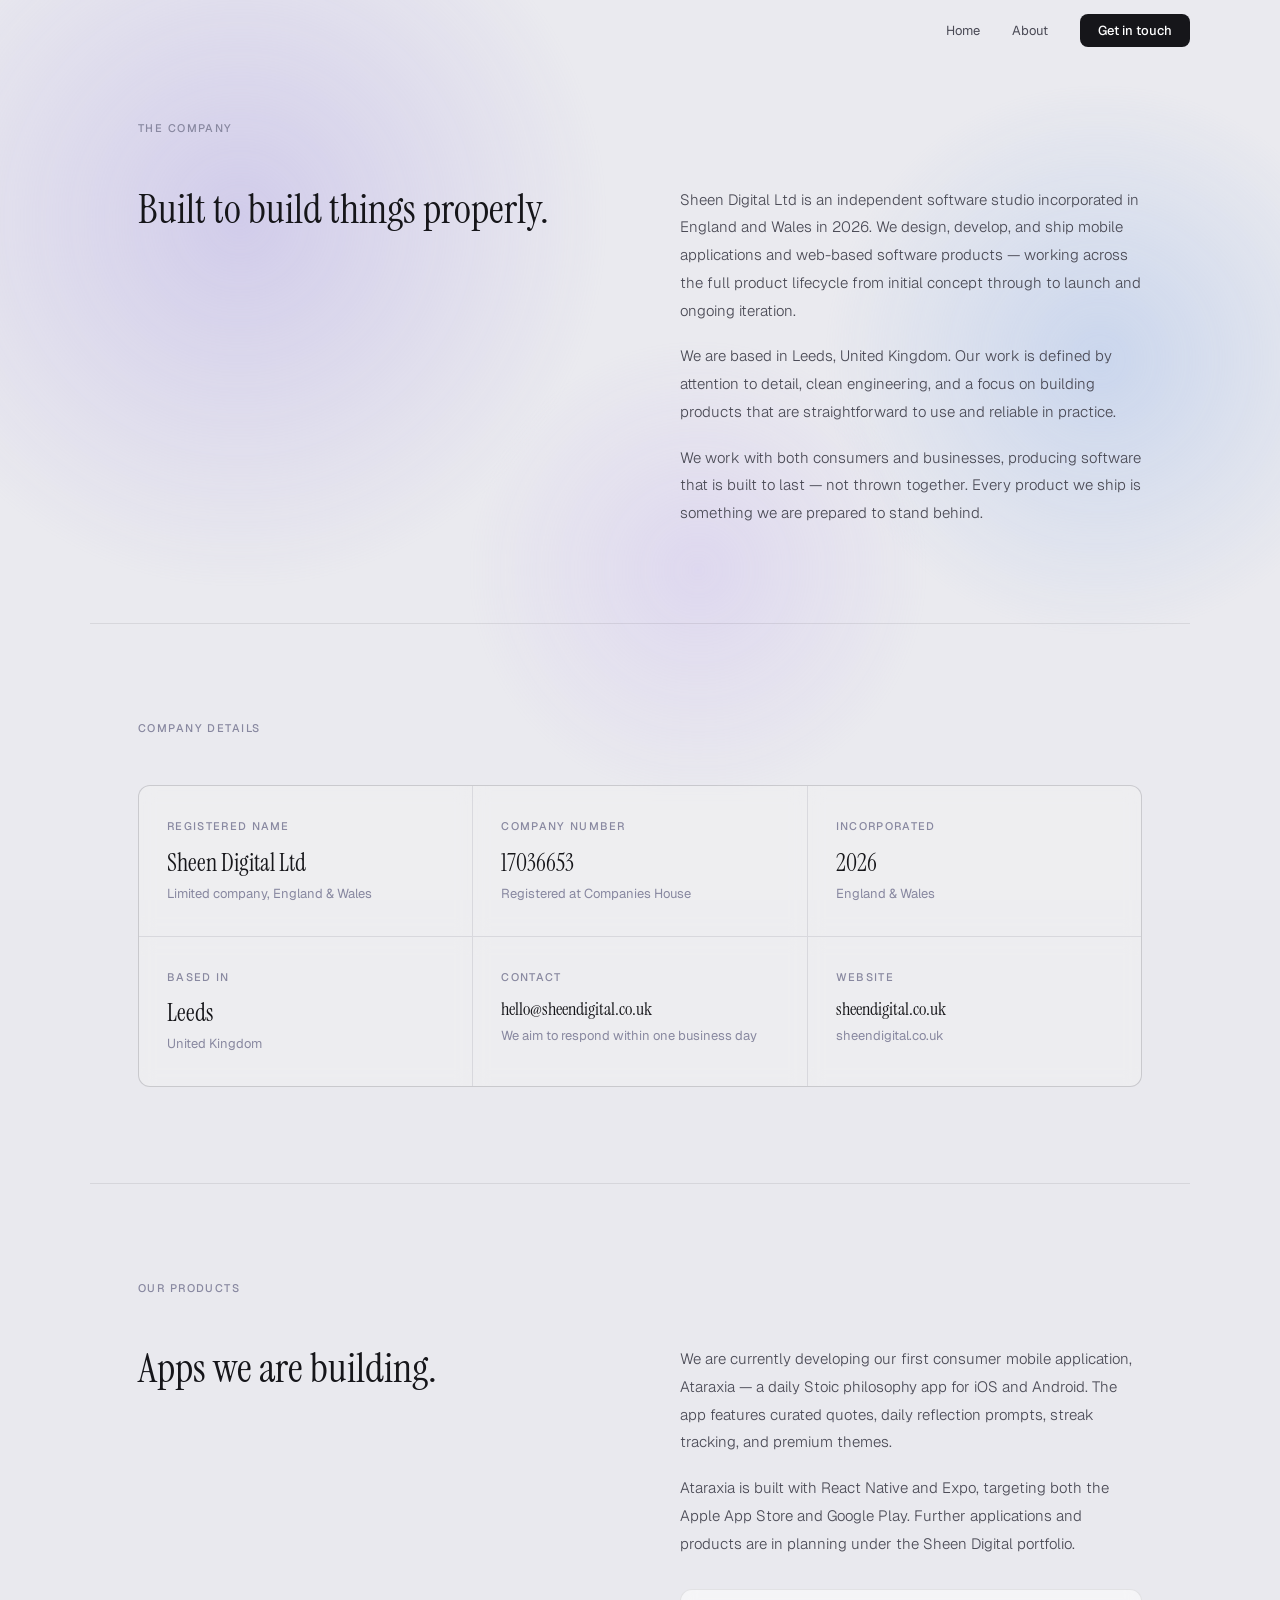
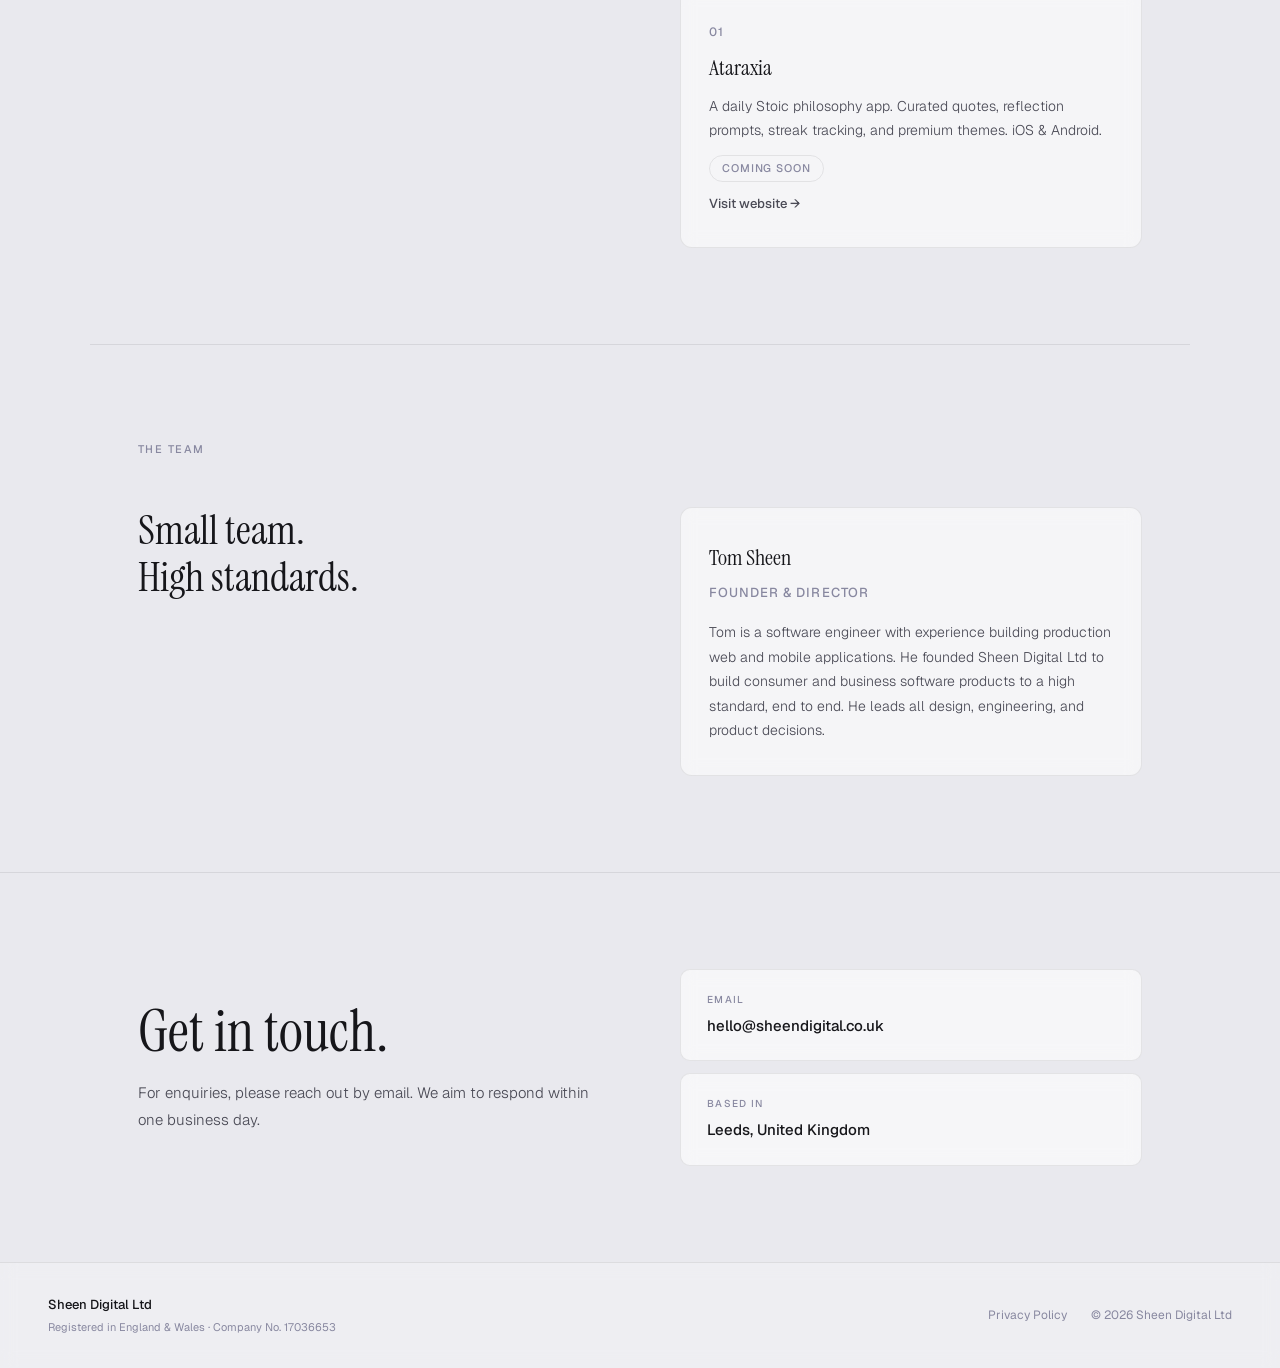
==== about.html @ 556aa36a "Add about page and update navigation across all pages - Add about.html with company details, product" ====
<!doctype html>
<html lang="en">
  <head>
    <meta charset="UTF-8" />
    <meta name="viewport" content="width=device-width, initial-scale=1.0" />
    <title>About — Sheen Digital Ltd</title>
    <meta name="description" content="Sheen Digital Ltd is an independent software studio based in Leeds, UK, building mobile apps and SaaS products." />
    <link rel="preconnect" href="https://fonts.googleapis.com" />
    <link rel="preconnect" href="https://fonts.gstatic.com" crossorigin />
    <link
      href="https://fonts.googleapis.com/css2?family=Instrument+Serif:ital@0;1&family=Geist:wght@300;400;500;600&display=swap"
      rel="stylesheet"
    />
    <style>
      *,
      *::before,
      *::after {
        box-sizing: border-box;
        margin: 0;
        padding: 0;
      }

      :root {
        --ink: #16161a;
        --ink-mid: #4a4a55;
        --ink-muted: #8888a0;
        --line: rgba(0, 0, 0, 0.08);
        --bg: #e9e9ee;
      }

      html {
        scroll-behavior: smooth;
      }

      body {
        font-family: "Geist", sans-serif;
        background: var(--bg);
        color: var(--ink);
        font-size: 16px;
        line-height: 1.6;
        -webkit-font-smoothing: antialiased;
        overflow-x: hidden;
      }

      /* ── GRADIENT BACKGROUND ── */
      .bg-canvas {
        position: fixed;
        inset: 0;
        z-index: 0;
        pointer-events: none;
        background: #eaeaef;
      }

      .bg-blob-1 {
        position: absolute;
        width: 800px;
        height: 800px;
        border-radius: 50%;
        background: radial-gradient(
          ellipse,
          rgba(185, 175, 230, 0.5) 0%,
          transparent 65%
        );
        top: -180px;
        left: -160px;
        filter: blur(1px);
      }

      .bg-blob-2 {
        position: absolute;
        width: 600px;
        height: 600px;
        border-radius: 50%;
        background: radial-gradient(
          ellipse,
          rgba(155, 185, 235, 0.4) 0%,
          transparent 65%
        );
        top: 60px;
        right: -120px;
        filter: blur(1px);
      }

      .bg-blob-3 {
        position: absolute;
        width: 500px;
        height: 500px;
        border-radius: 50%;
        background: radial-gradient(
          ellipse,
          rgba(195, 175, 240, 0.3) 0%,
          transparent 65%
        );
        bottom: 80px;
        left: 35%;
        filter: blur(1px);
      }

      /* ── PAGE WRAPPER ── */
      .page {
        position: relative;
        z-index: 1;
      }

      /* ── NAV ── */
      nav {
        position: fixed;
        top: 0;
        left: 0;
        right: 0;
        z-index: 100;
        display: flex;
        align-items: center;
        justify-content: center;
        height: 60px;
        padding: 0 48px;
      }

      .nav-inner {
        width: 100%;
        max-width: 1100px;
        display: flex;
        align-items: center;
        justify-content: flex-end;
      }

      .nav-links {
        display: flex;
        align-items: center;
        gap: 32px;
        list-style: none;
      }

      .nav-links a {
        font-size: 13px;
        font-weight: 400;
        color: var(--ink-mid);
        text-decoration: none;
        transition: color 0.2s;
      }

      .nav-links a:hover {
        color: var(--ink);
      }

      .nav-cta {
        font-size: 13px !important;
        font-weight: 500 !important;
        color: white !important;
        background: var(--ink);
        padding: 8px 18px;
        border-radius: 8px;
        transition: background 0.2s !important;
      }

      .nav-cta:hover {
        background: #2d2d36 !important;
      }

      /* ── SHARED ── */
      .section-wrap {
        max-width: 1100px;
        margin: 0 auto;
        padding: 96px 48px;
      }

      .section-tag {
        font-size: 11px;
        font-weight: 500;
        letter-spacing: 0.13em;
        text-transform: uppercase;
        color: var(--ink-muted);
        margin-bottom: 48px;
      }

      .divider {
        border: none;
        border-top: 1px solid var(--line);
        max-width: 1100px;
        margin: 0 auto;
      }

      /* ── TWO-COL LAYOUT ── */
      .two-col {
        display: grid;
        grid-template-columns: 1fr 1fr;
        gap: 80px;
        align-items: start;
      }

      .two-col h2 {
        font-family: "Instrument Serif", serif;
        font-weight: 400;
        font-size: clamp(28px, 3.2vw, 42px);
        line-height: 1.15;
        color: var(--ink);
      }

      .two-col .body-text p {
        font-size: 15px;
        font-weight: 300;
        color: var(--ink-mid);
        line-height: 1.85;
        margin-bottom: 18px;
      }

      .two-col .body-text p:last-child {
        margin-bottom: 0;
      }

      /* ── FACT CARDS ── */
      .facts-grid {
        display: grid;
        grid-template-columns: repeat(3, 1fr);
        gap: 1px;
        background: rgba(0, 0, 0, 0.07);
        border: 1px solid rgba(0, 0, 0, 0.07);
        border-radius: 12px;
        overflow: hidden;
      }

      .fact-card {
        background: rgba(255, 255, 255, 0.55);
        padding: 32px 28px;
        backdrop-filter: blur(8px);
        transition: background 0.25s;
      }

      .fact-card:hover {
        background: rgba(255, 255, 255, 0.82);
      }

      .fact-card .label {
        font-size: 11px;
        font-weight: 500;
        letter-spacing: 0.12em;
        text-transform: uppercase;
        color: var(--ink-muted);
        margin-bottom: 12px;
      }

      .fact-card .value {
        font-family: "Instrument Serif", serif;
        font-size: 1.5rem;
        font-weight: 400;
        line-height: 1.25;
        color: var(--ink);
      }

      .fact-card .subvalue {
        font-size: 13px;
        color: var(--ink-muted);
        margin-top: 6px;
        line-height: 1.5;
      }

      /* ── PRODUCT CARD ── */
      .product-card {
        background: rgba(255, 255, 255, 0.55);
        border: 1px solid var(--line);
        border-radius: 12px;
        padding: 32px 28px;
        display: flex;
        flex-direction: column;
        gap: 12px;
        backdrop-filter: blur(8px);
      }

      .product-card .number {
        font-size: 12px;
        font-weight: 500;
        color: var(--ink-muted);
        letter-spacing: 0.05em;
      }

      .product-card h3 {
        font-family: "Instrument Serif", serif;
        font-weight: 400;
        font-size: 22px;
        color: var(--ink);
        line-height: 1.2;
      }

      .product-card p {
        font-size: 14px;
        font-weight: 300;
        color: var(--ink-mid);
        line-height: 1.75;
        flex: 1;
      }

      .card-link {
        font-size: 13px;
        font-weight: 500;
        color: var(--ink-mid);
        text-decoration: none;
        transition: color 0.2s;
      }

      .card-link:hover {
        color: var(--ink);
      }

      .product-card .badge {
        display: inline-block;
        font-size: 11px;
        font-weight: 500;
        letter-spacing: 0.08em;
        text-transform: uppercase;
        color: var(--ink-muted);
        border: 1px solid var(--line);
        border-radius: 100px;
        padding: 4px 12px;
        align-self: flex-start;
      }

      /* ── TEAM ── */
      .team-block {
        display: grid;
        grid-template-columns: 1fr 1fr;
        gap: 80px;
        align-items: start;
      }

      .team-block h2 {
        font-family: "Instrument Serif", serif;
        font-weight: 400;
        font-size: clamp(28px, 3.2vw, 42px);
        line-height: 1.15;
        color: var(--ink);
      }

      .person-card {
        background: rgba(255, 255, 255, 0.55);
        border: 1px solid var(--line);
        border-radius: 12px;
        padding: 32px 28px;
        backdrop-filter: blur(8px);
      }

      .person-card .name {
        font-family: "Instrument Serif", serif;
        font-size: 1.35rem;
        font-weight: 400;
        color: var(--ink);
        margin-bottom: 4px;
      }

      .person-card .role {
        font-size: 13px;
        font-weight: 500;
        letter-spacing: 0.08em;
        text-transform: uppercase;
        color: var(--ink-muted);
        margin-bottom: 16px;
      }

      .person-card p {
        font-size: 14px;
        font-weight: 300;
        color: var(--ink-mid);
        line-height: 1.75;
      }

      /* ── CONTACT ── */
      .contact-band {
        border-top: 1px solid var(--line);
      }

      .contact-inner {
        max-width: 1100px;
        margin: 0 auto;
        padding: 96px 48px;
        display: grid;
        grid-template-columns: 1fr 1fr;
        gap: 80px;
        align-items: center;
      }

      .contact-left h2 {
        font-family: "Instrument Serif", serif;
        font-weight: 400;
        font-size: clamp(36px, 4.5vw, 58px);
        line-height: 1.05;
        color: var(--ink);
        margin-bottom: 18px;
      }

      .contact-left p {
        font-size: 15px;
        font-weight: 300;
        color: var(--ink-mid);
        line-height: 1.75;
      }

      .contact-cards {
        display: flex;
        flex-direction: column;
        gap: 12px;
      }

      .contact-card {
        background: rgba(255, 255, 255, 0.6);
        border: 1px solid var(--line);
        border-radius: 10px;
        padding: 22px 26px;
        backdrop-filter: blur(8px);
      }

      .contact-card-label {
        font-size: 10px;
        font-weight: 500;
        letter-spacing: 0.13em;
        text-transform: uppercase;
        color: var(--ink-muted);
        margin-bottom: 5px;
      }

      .contact-card-value {
        font-size: 15px;
        font-weight: 500;
        color: var(--ink);
        text-decoration: none;
        transition: color 0.2s;
      }

      .contact-card-value:hover {
        color: var(--ink-mid);
      }

      /* ── FOOTER ── */
      footer {
        border-top: 1px solid var(--line);
        padding: 32px 48px;
        display: flex;
        align-items: center;
        justify-content: space-between;
        gap: 20px;
        flex-wrap: wrap;
        background: rgba(255, 255, 255, 0.25);
        backdrop-filter: blur(8px);
      }

      .footer-left {
        display: flex;
        flex-direction: column;
        gap: 3px;
      }

      .footer-name {
        font-size: 13px;
        font-weight: 500;
        color: var(--ink);
      }

      .footer-reg {
        font-size: 11px;
        color: var(--ink-muted);
      }

      .footer-right {
        display: flex;
        align-items: center;
        gap: 24px;
      }

      .footer-right a {
        font-size: 12px;
        color: var(--ink-muted);
        text-decoration: none;
        transition: color 0.2s;
      }

      .footer-right a:hover {
        color: var(--ink);
      }

      .footer-copy {
        font-size: 12px;
        color: var(--ink-muted);
      }

      /* ── RESPONSIVE ── */
      @media (max-width: 800px) {
        nav {
          padding: 0 20px;
        }
        .section-wrap {
          padding: 68px 24px;
        }

        .two-col,
        .team-block {
          grid-template-columns: 1fr;
          gap: 28px;
        }

        .facts-grid {
          grid-template-columns: 1fr;
        }

        .contact-inner {
          grid-template-columns: 1fr;
          gap: 36px;
          padding: 68px 24px;
        }

        footer {
          padding: 28px 24px;
          flex-direction: column;
          align-items: flex-start;
        }
      }
    </style>
  </head>
  <body>
    <!-- GRADIENT BACKGROUND -->
    <div class="bg-canvas">
      <div class="bg-blob-1"></div>
      <div class="bg-blob-2"></div>
      <div class="bg-blob-3"></div>
    </div>

    <div class="page">
      <!-- NAV -->
      <nav>
        <div class="nav-inner">
          <ul class="nav-links">
            <li><a href="index.html">Home</a></li>
            <li><a href="about.html">About</a></li>
            <li><a href="index.html#contact" class="nav-cta">Get in touch</a></li>
          </ul>
        </div>
      </nav>

      <!-- ABOUT THE COMPANY -->
      <div class="section-wrap" style="padding-top: 120px;">
        <p class="section-tag">The company</p>
        <div class="two-col">
          <h2>Built to build things properly.</h2>
          <div class="body-text">
            <p>
              Sheen Digital Ltd is an independent software studio incorporated
              in England and Wales in 2026. We design, develop, and ship mobile
              applications and web-based software products — working across the
              full product lifecycle from initial concept through to launch and
              ongoing iteration.
            </p>
            <p>
              We are based in Leeds, United Kingdom. Our work is defined by
              attention to detail, clean engineering, and a focus on building
              products that are straightforward to use and reliable in practice.
            </p>
            <p>
              We work with both consumers and businesses, producing software
              that is built to last — not thrown together. Every product we ship
              is something we are prepared to stand behind.
            </p>
          </div>
        </div>
      </div>

      <hr class="divider" />

      <!-- COMPANY FACTS -->
      <div class="section-wrap">
        <p class="section-tag">Company details</p>
        <div class="facts-grid">
          <div class="fact-card">
            <p class="label">Registered name</p>
            <p class="value">Sheen Digital Ltd</p>
            <p class="subvalue">Limited company, England &amp; Wales</p>
          </div>
          <div class="fact-card">
            <p class="label">Company number</p>
            <p class="value">17036653</p>
            <p class="subvalue">Registered at Companies House</p>
          </div>
          <div class="fact-card">
            <p class="label">Incorporated</p>
            <p class="value">2026</p>
            <p class="subvalue">England &amp; Wales</p>
          </div>
          <div class="fact-card">
            <p class="label">Based in</p>
            <p class="value">Leeds</p>
            <p class="subvalue">United Kingdom</p>
          </div>
          <div class="fact-card">
            <p class="label">Contact</p>
            <p class="value" style="font-size: 1.1rem;">
              <a href="mailto:hello@sheendigital.co.uk" style="color: inherit; text-decoration: none;">hello@sheendigital.co.uk</a>
            </p>
            <p class="subvalue">We aim to respond within one business day</p>
          </div>
          <div class="fact-card">
            <p class="label">Website</p>
            <p class="value" style="font-size: 1.1rem;">sheendigital.co.uk</p>
            <p class="subvalue">sheendigital.co.uk</p>
          </div>
        </div>
      </div>

      <hr class="divider" />

      <!-- OUR PRODUCTS -->
      <div class="section-wrap">
        <p class="section-tag">Our products</p>
        <div class="two-col">
          <h2>Apps we are building.</h2>
          <div>
            <div class="body-text">
              <p>
                We are currently developing our first consumer mobile
                application, Ataraxia — a daily Stoic philosophy app for iOS
                and Android. The app features curated quotes, daily reflection
                prompts, streak tracking, and premium themes.
              </p>
              <p>
                Ataraxia is built with React Native and Expo, targeting both
                the Apple App Store and Google Play. Further applications and
                products are in planning under the Sheen Digital portfolio.
              </p>
            </div>
            <div class="product-card" style="margin-top: 32px;">
              <p class="number">01</p>
              <h3>Ataraxia</h3>
              <p>
                A daily Stoic philosophy app. Curated quotes, reflection
                prompts, streak tracking, and premium themes. iOS &amp;
                Android.
              </p>
              <span class="badge">Coming soon</span>
              <a href="https://www.dailyataraxia.com" class="card-link">Visit website →</a>
            </div>
          </div>
        </div>
      </div>

      <hr class="divider" />

      <!-- TEAM -->
      <div class="section-wrap">
        <p class="section-tag">The team</p>
        <div class="team-block">
          <h2>Small team.<br />High standards.</h2>
          <div>
            <div class="person-card">
              <p class="name">Tom Sheen</p>
              <p class="role">Founder &amp; Director</p>
              <p>
                Tom is a software engineer with experience building production
                web and mobile applications. He founded Sheen Digital Ltd to
                build consumer and business software products to a high
                standard, end to end. He leads all design, engineering, and
                product decisions.
              </p>
            </div>
          </div>
        </div>
      </div>

      <!-- CONTACT -->
      <div class="contact-band" id="contact">
        <div class="contact-inner">
          <div class="contact-left">
            <h2>Get in touch.</h2>
            <p>
              For enquiries, please reach out by email. We aim to respond within
              one business day.
            </p>
          </div>
          <div class="contact-cards">
            <div class="contact-card">
              <p class="contact-card-label">Email</p>
              <a
                href="mailto:hello@sheendigital.co.uk"
                class="contact-card-value"
                >hello@sheendigital.co.uk</a
              >
            </div>
            <div class="contact-card">
              <p class="contact-card-label">Based in</p>
              <span class="contact-card-value">Leeds, United Kingdom</span>
            </div>
          </div>
        </div>
      </div>

      <!-- FOOTER -->
      <footer>
        <div class="footer-left">
          <span class="footer-name">Sheen Digital Ltd</span>
          <span class="footer-reg"
            >Registered in England &amp; Wales &middot; Company No.
            17036653</span
          >
        </div>
        <div class="footer-right">
          <a href="privacy-policy.html">Privacy Policy</a>
          <span class="footer-copy">&copy; 2026 Sheen Digital Ltd</span>
        </div>
      </footer>
    </div>
  </body>
</html>
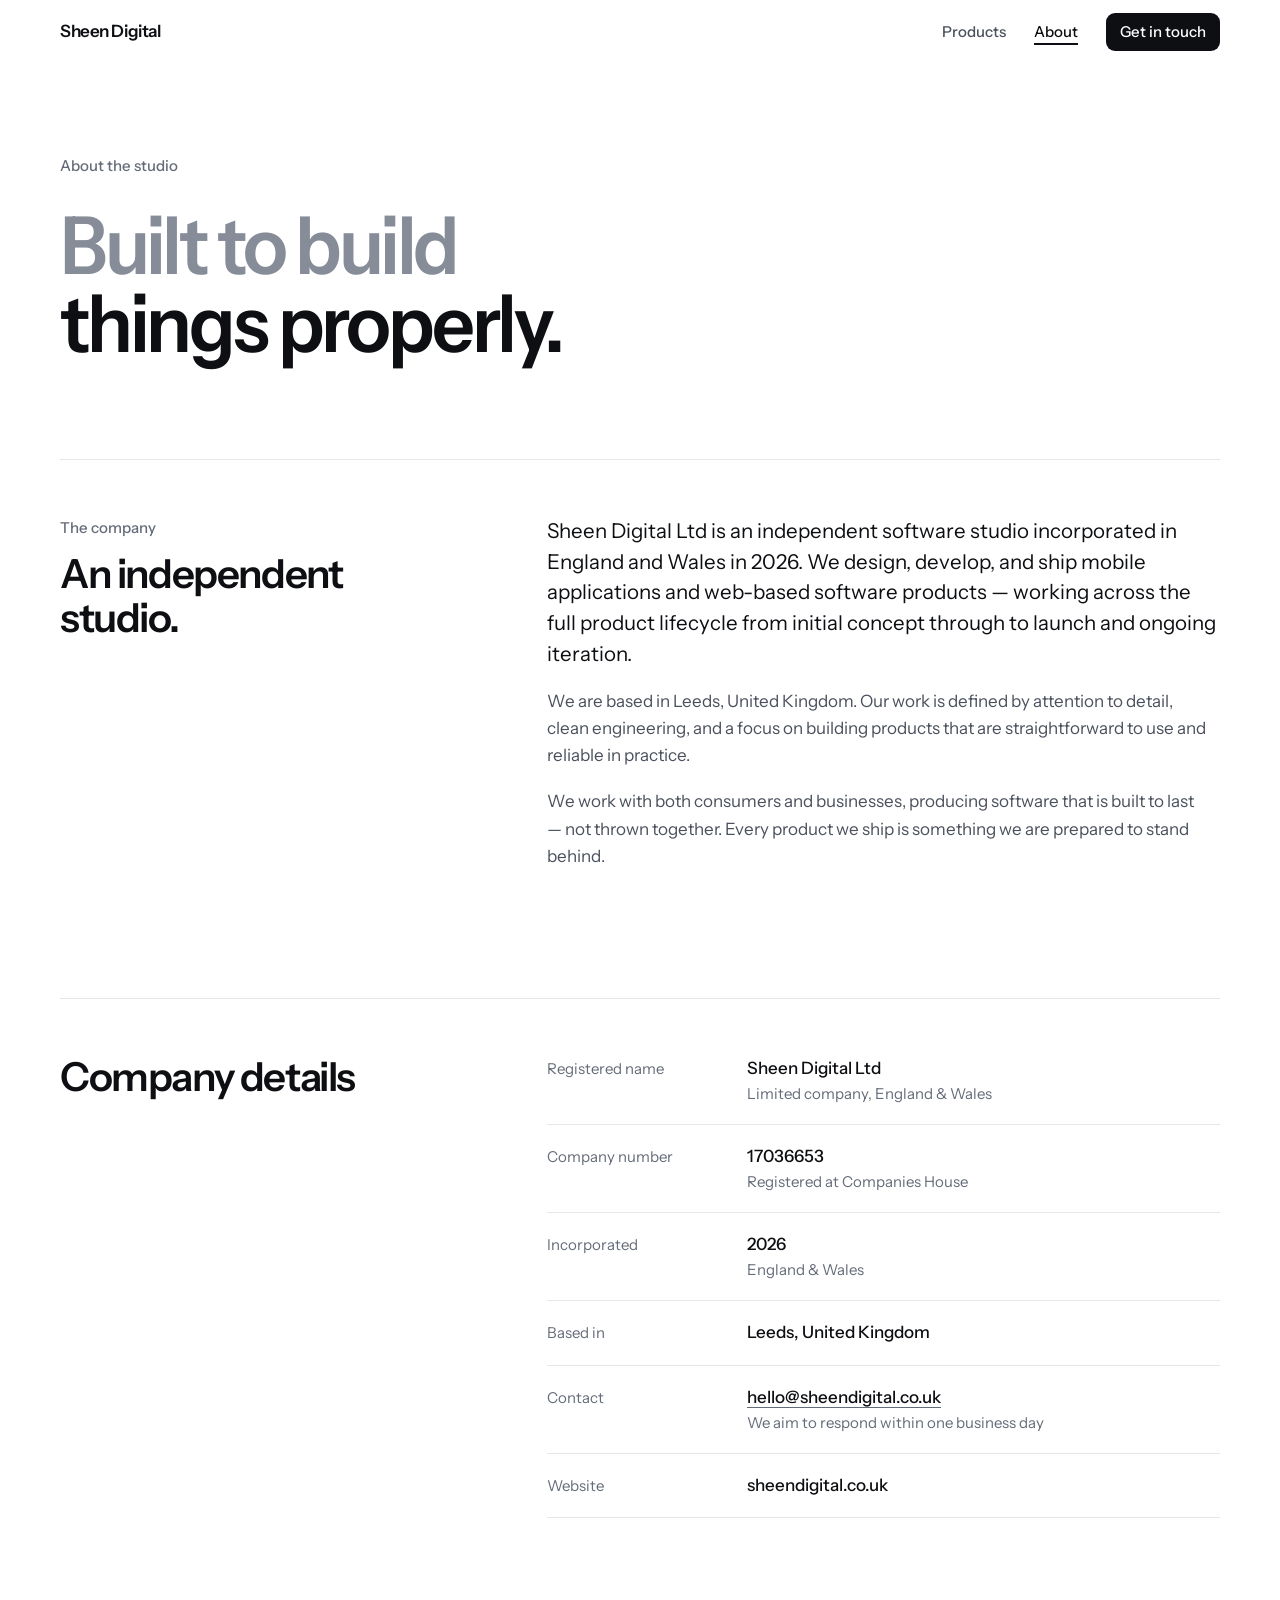
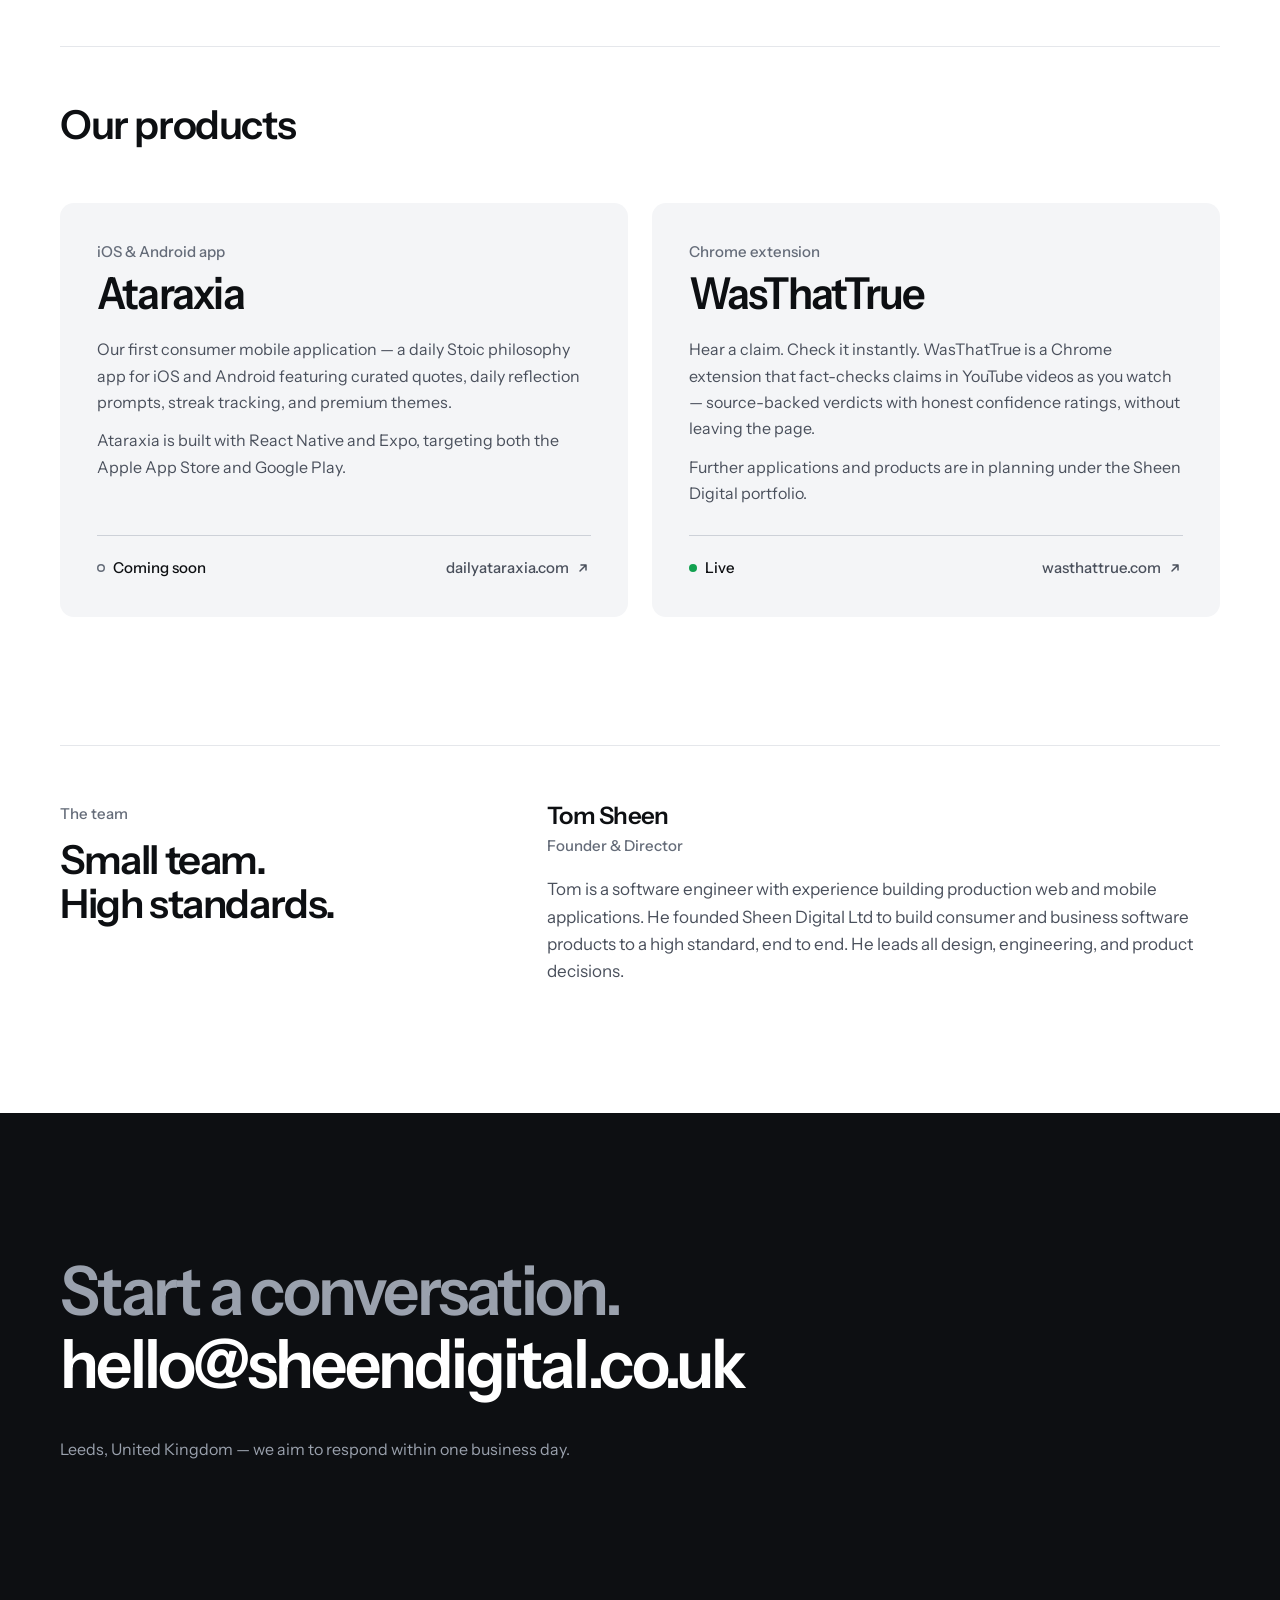
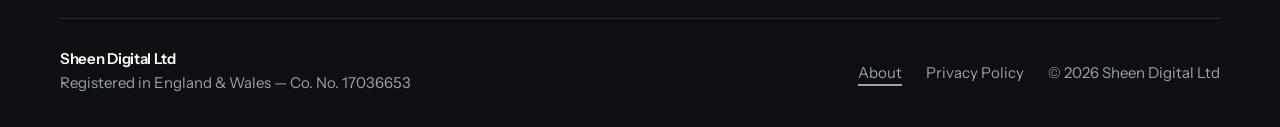
==== commit c00a94d8: "Redesign site with a monochrome typographic system Replace the dark brass/serif treatment with a lig" ====
--- a/about.html
+++ b/about.html
@@ -3,652 +3,215 @@
   <head>
     <meta charset="UTF-8" />
     <meta name="viewport" content="width=device-width, initial-scale=1.0" />
-    <title>About — Sheen Digital Ltd</title>
-    <meta name="description" content="Sheen Digital Ltd is an independent software studio based in Leeds, UK, building mobile apps and SaaS products." />
+    <title>About — Sheen Digital</title>
+    <meta
+      name="description"
+      content="Sheen Digital Ltd is an independent software studio based in Leeds, UK, building mobile apps and SaaS products."
+    />
+    <meta name="color-scheme" content="light dark" />
+    <meta name="theme-color" content="#ffffff" media="(prefers-color-scheme: light)" />
+    <meta name="theme-color" content="#0b0c0e" media="(prefers-color-scheme: dark)" />
+    <link
+      rel="icon"
+      href="data:image/svg+xml,%3Csvg xmlns='http://www.w3.org/2000/svg' viewBox='0 0 64 64'%3E%3Crect width='64' height='64' rx='14' fill='%230d0f12'/%3E%3Ctext x='32' y='46' font-family='Helvetica,Arial,sans-serif' font-weight='700' font-size='40' fill='%23fff' text-anchor='middle'%3ES%3C/text%3E%3C/svg%3E"
+    />
     <link rel="preconnect" href="https://fonts.googleapis.com" />
     <link rel="preconnect" href="https://fonts.gstatic.com" crossorigin />
     <link
-      href="https://fonts.googleapis.com/css2?family=Instrument+Serif:ital@0;1&family=Geist:wght@300;400;500;600&display=swap"
+      href="https://fonts.googleapis.com/css2?family=Instrument+Sans:wdth,wght@75..100,400..700&display=swap"
       rel="stylesheet"
     />
-    <style>
-      *,
-      *::before,
-      *::after {
-        box-sizing: border-box;
-        margin: 0;
-        padding: 0;
-      }
-
-      :root {
-        --ink: #16161a;
-        --ink-mid: #4a4a55;
-        --ink-muted: #8888a0;
-        --line: rgba(0, 0, 0, 0.08);
-        --bg: #e9e9ee;
-      }
-
-      html {
-        scroll-behavior: smooth;
-      }
-
-      body {
-        font-family: "Geist", sans-serif;
-        background: var(--bg);
-        color: var(--ink);
-        font-size: 16px;
-        line-height: 1.6;
-        -webkit-font-smoothing: antialiased;
-        overflow-x: hidden;
-      }
-
-      /* ── GRADIENT BACKGROUND ── */
-      .bg-canvas {
-        position: fixed;
-        inset: 0;
-        z-index: 0;
-        pointer-events: none;
-        background: #eaeaef;
-      }
-
-      .bg-blob-1 {
-        position: absolute;
-        width: 800px;
-        height: 800px;
-        border-radius: 50%;
-        background: radial-gradient(
-          ellipse,
-          rgba(185, 175, 230, 0.5) 0%,
-          transparent 65%
-        );
-        top: -180px;
-        left: -160px;
-        filter: blur(1px);
-      }
-
-      .bg-blob-2 {
-        position: absolute;
-        width: 600px;
-        height: 600px;
-        border-radius: 50%;
-        background: radial-gradient(
-          ellipse,
-          rgba(155, 185, 235, 0.4) 0%,
-          transparent 65%
-        );
-        top: 60px;
-        right: -120px;
-        filter: blur(1px);
-      }
-
-      .bg-blob-3 {
-        position: absolute;
-        width: 500px;
-        height: 500px;
-        border-radius: 50%;
-        background: radial-gradient(
-          ellipse,
-          rgba(195, 175, 240, 0.3) 0%,
-          transparent 65%
-        );
-        bottom: 80px;
-        left: 35%;
-        filter: blur(1px);
-      }
-
-      /* ── PAGE WRAPPER ── */
-      .page {
-        position: relative;
-        z-index: 1;
-      }
-
-      /* ── NAV ── */
-      nav {
-        position: fixed;
-        top: 0;
-        left: 0;
-        right: 0;
-        z-index: 100;
-        display: flex;
-        align-items: center;
-        justify-content: center;
-        height: 60px;
-        padding: 0 48px;
-      }
-
-      .nav-inner {
-        width: 100%;
-        max-width: 1100px;
-        display: flex;
-        align-items: center;
-        justify-content: flex-end;
-      }
-
-      .nav-links {
-        display: flex;
-        align-items: center;
-        gap: 32px;
-        list-style: none;
-      }
-
-      .nav-links a {
-        font-size: 13px;
-        font-weight: 400;
-        color: var(--ink-mid);
-        text-decoration: none;
-        transition: color 0.2s;
-      }
-
-      .nav-links a:hover {
-        color: var(--ink);
-      }
-
-      .nav-cta {
-        font-size: 13px !important;
-        font-weight: 500 !important;
-        color: white !important;
-        background: var(--ink);
-        padding: 8px 18px;
-        border-radius: 8px;
-        transition: background 0.2s !important;
-      }
-
-      .nav-cta:hover {
-        background: #2d2d36 !important;
-      }
-
-      /* ── SHARED ── */
-      .section-wrap {
-        max-width: 1100px;
-        margin: 0 auto;
-        padding: 96px 48px;
-      }
-
-      .section-tag {
-        font-size: 11px;
-        font-weight: 500;
-        letter-spacing: 0.13em;
-        text-transform: uppercase;
-        color: var(--ink-muted);
-        margin-bottom: 48px;
-      }
-
-      .divider {
-        border: none;
-        border-top: 1px solid var(--line);
-        max-width: 1100px;
-        margin: 0 auto;
-      }
-
-      /* ── TWO-COL LAYOUT ── */
-      .two-col {
-        display: grid;
-        grid-template-columns: 1fr 1fr;
-        gap: 80px;
-        align-items: start;
-      }
-
-      .two-col h2 {
-        font-family: "Instrument Serif", serif;
-        font-weight: 400;
-        font-size: clamp(28px, 3.2vw, 42px);
-        line-height: 1.15;
-        color: var(--ink);
-      }
-
-      .two-col .body-text p {
-        font-size: 15px;
-        font-weight: 300;
-        color: var(--ink-mid);
-        line-height: 1.85;
-        margin-bottom: 18px;
-      }
-
-      .two-col .body-text p:last-child {
-        margin-bottom: 0;
-      }
-
-      /* ── FACT CARDS ── */
-      .facts-grid {
-        display: grid;
-        grid-template-columns: repeat(3, 1fr);
-        gap: 1px;
-        background: rgba(0, 0, 0, 0.07);
-        border: 1px solid rgba(0, 0, 0, 0.07);
-        border-radius: 12px;
-        overflow: hidden;
-      }
-
-      .fact-card {
-        background: rgba(255, 255, 255, 0.55);
-        padding: 32px 28px;
-        backdrop-filter: blur(8px);
-        transition: background 0.25s;
-      }
-
-      .fact-card:hover {
-        background: rgba(255, 255, 255, 0.82);
-      }
-
-      .fact-card .label {
-        font-size: 11px;
-        font-weight: 500;
-        letter-spacing: 0.12em;
-        text-transform: uppercase;
-        color: var(--ink-muted);
-        margin-bottom: 12px;
-      }
-
-      .fact-card .value {
-        font-family: "Instrument Serif", serif;
-        font-size: 1.5rem;
-        font-weight: 400;
-        line-height: 1.25;
-        color: var(--ink);
-      }
-
-      .fact-card .subvalue {
-        font-size: 13px;
-        color: var(--ink-muted);
-        margin-top: 6px;
-        line-height: 1.5;
-      }
-
-      /* ── PRODUCT CARD ── */
-      .product-card {
-        background: rgba(255, 255, 255, 0.55);
-        border: 1px solid var(--line);
-        border-radius: 12px;
-        padding: 32px 28px;
-        display: flex;
-        flex-direction: column;
-        gap: 12px;
-        backdrop-filter: blur(8px);
-      }
-
-      .product-card .number {
-        font-size: 12px;
-        font-weight: 500;
-        color: var(--ink-muted);
-        letter-spacing: 0.05em;
-      }
-
-      .product-card h3 {
-        font-family: "Instrument Serif", serif;
-        font-weight: 400;
-        font-size: 22px;
-        color: var(--ink);
-        line-height: 1.2;
-      }
-
-      .product-card p {
-        font-size: 14px;
-        font-weight: 300;
-        color: var(--ink-mid);
-        line-height: 1.75;
-        flex: 1;
-      }
-
-      .card-link {
-        font-size: 13px;
-        font-weight: 500;
-        color: var(--ink-mid);
-        text-decoration: none;
-        transition: color 0.2s;
-      }
-
-      .card-link:hover {
-        color: var(--ink);
-      }
-
-      .product-card .badge {
-        display: inline-block;
-        font-size: 11px;
-        font-weight: 500;
-        letter-spacing: 0.08em;
-        text-transform: uppercase;
-        color: var(--ink-muted);
-        border: 1px solid var(--line);
-        border-radius: 100px;
-        padding: 4px 12px;
-        align-self: flex-start;
-      }
-
-      /* ── TEAM ── */
-      .team-block {
-        display: grid;
-        grid-template-columns: 1fr 1fr;
-        gap: 80px;
-        align-items: start;
-      }
-
-      .team-block h2 {
-        font-family: "Instrument Serif", serif;
-        font-weight: 400;
-        font-size: clamp(28px, 3.2vw, 42px);
-        line-height: 1.15;
-        color: var(--ink);
-      }
-
-      .person-card {
-        background: rgba(255, 255, 255, 0.55);
-        border: 1px solid var(--line);
-        border-radius: 12px;
-        padding: 32px 28px;
-        backdrop-filter: blur(8px);
-      }
-
-      .person-card .name {
-        font-family: "Instrument Serif", serif;
-        font-size: 1.35rem;
-        font-weight: 400;
-        color: var(--ink);
-        margin-bottom: 4px;
-      }
-
-      .person-card .role {
-        font-size: 13px;
-        font-weight: 500;
-        letter-spacing: 0.08em;
-        text-transform: uppercase;
-        color: var(--ink-muted);
-        margin-bottom: 16px;
-      }
-
-      .person-card p {
-        font-size: 14px;
-        font-weight: 300;
-        color: var(--ink-mid);
-        line-height: 1.75;
-      }
-
-      /* ── CONTACT ── */
-      .contact-band {
-        border-top: 1px solid var(--line);
-      }
-
-      .contact-inner {
-        max-width: 1100px;
-        margin: 0 auto;
-        padding: 96px 48px;
-        display: grid;
-        grid-template-columns: 1fr 1fr;
-        gap: 80px;
-        align-items: center;
-      }
-
-      .contact-left h2 {
-        font-family: "Instrument Serif", serif;
-        font-weight: 400;
-        font-size: clamp(36px, 4.5vw, 58px);
-        line-height: 1.05;
-        color: var(--ink);
-        margin-bottom: 18px;
-      }
-
-      .contact-left p {
-        font-size: 15px;
-        font-weight: 300;
-        color: var(--ink-mid);
-        line-height: 1.75;
-      }
-
-      .contact-cards {
-        display: flex;
-        flex-direction: column;
-        gap: 12px;
-      }
-
-      .contact-card {
-        background: rgba(255, 255, 255, 0.6);
-        border: 1px solid var(--line);
-        border-radius: 10px;
-        padding: 22px 26px;
-        backdrop-filter: blur(8px);
-      }
-
-      .contact-card-label {
-        font-size: 10px;
-        font-weight: 500;
-        letter-spacing: 0.13em;
-        text-transform: uppercase;
-        color: var(--ink-muted);
-        margin-bottom: 5px;
-      }
-
-      .contact-card-value {
-        font-size: 15px;
-        font-weight: 500;
-        color: var(--ink);
-        text-decoration: none;
-        transition: color 0.2s;
-      }
-
-      .contact-card-value:hover {
-        color: var(--ink-mid);
-      }
-
-      /* ── FOOTER ── */
-      footer {
-        border-top: 1px solid var(--line);
-        padding: 32px 48px;
-        display: flex;
-        align-items: center;
-        justify-content: space-between;
-        gap: 20px;
-        flex-wrap: wrap;
-        background: rgba(255, 255, 255, 0.25);
-        backdrop-filter: blur(8px);
-      }
-
-      .footer-left {
-        display: flex;
-        flex-direction: column;
-        gap: 3px;
-      }
-
-      .footer-name {
-        font-size: 13px;
-        font-weight: 500;
-        color: var(--ink);
-      }
-
-      .footer-reg {
-        font-size: 11px;
-        color: var(--ink-muted);
-      }
-
-      .footer-right {
-        display: flex;
-        align-items: center;
-        gap: 24px;
-      }
-
-      .footer-right a {
-        font-size: 12px;
-        color: var(--ink-muted);
-        text-decoration: none;
-        transition: color 0.2s;
-      }
-
-      .footer-right a:hover {
-        color: var(--ink);
-      }
-
-      .footer-copy {
-        font-size: 12px;
-        color: var(--ink-muted);
-      }
-
-      /* ── RESPONSIVE ── */
-      @media (max-width: 800px) {
-        nav {
-          padding: 0 20px;
-        }
-        .section-wrap {
-          padding: 68px 24px;
-        }
-
-        .two-col,
-        .team-block {
-          grid-template-columns: 1fr;
-          gap: 28px;
-        }
-
-        .facts-grid {
-          grid-template-columns: 1fr;
-        }
-
-        .contact-inner {
-          grid-template-columns: 1fr;
-          gap: 36px;
-          padding: 68px 24px;
-        }
-
-        footer {
-          padding: 28px 24px;
-          flex-direction: column;
-          align-items: flex-start;
-        }
-      }
-    </style>
+    <link rel="stylesheet" href="styles.css" />
   </head>
   <body>
-    <!-- GRADIENT BACKGROUND -->
-    <div class="bg-canvas">
-      <div class="bg-blob-1"></div>
-      <div class="bg-blob-2"></div>
-      <div class="bg-blob-3"></div>
-    </div>
-
-    <div class="page">
-      <!-- NAV -->
-      <nav>
-        <div class="nav-inner">
-          <ul class="nav-links">
-            <li><a href="index.html">Home</a></li>
-            <li><a href="about.html">About</a></li>
-            <li><a href="index.html#contact" class="nav-cta">Get in touch</a></li>
-          </ul>
-        </div>
-      </nav>
-
-      <!-- ABOUT THE COMPANY -->
-      <div class="section-wrap" style="padding-top: 120px;">
-        <p class="section-tag">The company</p>
-        <div class="two-col">
-          <h2>Built to build things properly.</h2>
-          <div class="body-text">
-            <p>
-              Sheen Digital Ltd is an independent software studio incorporated
-              in England and Wales in 2026. We design, develop, and ship mobile
-              applications and web-based software products — working across the
-              full product lifecycle from initial concept through to launch and
-              ongoing iteration.
-            </p>
-            <p>
-              We are based in Leeds, United Kingdom. Our work is defined by
-              attention to detail, clean engineering, and a focus on building
-              products that are straightforward to use and reliable in practice.
-            </p>
-            <p>
-              We work with both consumers and businesses, producing software
-              that is built to last — not thrown together. Every product we ship
-              is something we are prepared to stand behind.
-            </p>
-          </div>
-        </div>
+    <a class="skip-link" href="#main">Skip to content</a>
+
+    <header class="site-head">
+      <div class="container head-inner">
+        <a class="wordmark" href="index.html">Sheen Digital</a>
+        <nav class="site-nav" aria-label="Primary">
+          <a class="nav-optional" href="index.html#products">Products</a>
+          <a href="about.html" aria-current="page">About</a>
+          <a class="head-cta" href="#contact">Get in touch</a>
+        </nav>
       </div>
-
-      <hr class="divider" />
-
-      <!-- COMPANY FACTS -->
-      <div class="section-wrap">
-        <p class="section-tag">Company details</p>
-        <div class="facts-grid">
-          <div class="fact-card">
-            <p class="label">Registered name</p>
-            <p class="value">Sheen Digital Ltd</p>
-            <p class="subvalue">Limited company, England &amp; Wales</p>
-          </div>
-          <div class="fact-card">
-            <p class="label">Company number</p>
-            <p class="value">17036653</p>
-            <p class="subvalue">Registered at Companies House</p>
-          </div>
-          <div class="fact-card">
-            <p class="label">Incorporated</p>
-            <p class="value">2026</p>
-            <p class="subvalue">England &amp; Wales</p>
-          </div>
-          <div class="fact-card">
-            <p class="label">Based in</p>
-            <p class="value">Leeds</p>
-            <p class="subvalue">United Kingdom</p>
-          </div>
-          <div class="fact-card">
-            <p class="label">Contact</p>
-            <p class="value" style="font-size: 1.1rem;">
-              <a href="mailto:hello@sheendigital.co.uk" style="color: inherit; text-decoration: none;">hello@sheendigital.co.uk</a>
-            </p>
-            <p class="subvalue">We aim to respond within one business day</p>
-          </div>
-          <div class="fact-card">
-            <p class="label">Website</p>
-            <p class="value" style="font-size: 1.1rem;">sheendigital.co.uk</p>
-            <p class="subvalue">sheendigital.co.uk</p>
-          </div>
-        </div>
-      </div>
-
-      <hr class="divider" />
-
-      <!-- OUR PRODUCTS -->
-      <div class="section-wrap">
-        <p class="section-tag">Our products</p>
-        <div class="two-col">
-          <h2>Apps we are building.</h2>
-          <div>
-            <div class="body-text">
+    </header>
+
+    <main id="main">
+      <!-- PAGE HEAD -->
+      <section class="page-head">
+        <div class="container">
+          <p class="eyebrow rise">About the studio</p>
+          <h1 class="display rise" style="--i: 1">
+            <span class="soft">Built to build</span> things properly.
+          </h1>
+        </div>
+      </section>
+
+      <!-- THE COMPANY -->
+      <section class="section">
+        <div class="container">
+          <div class="split">
+            <div>
+              <p class="kicker">The company</p>
+              <h2 class="section-title">An independent studio.</h2>
+            </div>
+            <div class="prose">
               <p>
-                We are currently developing our first consumer mobile
-                application, Ataraxia — a daily Stoic philosophy app for iOS
-                and Android. The app features curated quotes, daily reflection
-                prompts, streak tracking, and premium themes.
+                Sheen Digital Ltd is an independent software studio
+                incorporated in England and Wales in 2026. We design, develop,
+                and ship mobile applications and web-based software products —
+                working across the full product lifecycle from initial concept
+                through to launch and ongoing iteration.
               </p>
               <p>
-                Ataraxia is built with React Native and Expo, targeting both
-                the Apple App Store and Google Play. Further applications and
-                products are in planning under the Sheen Digital portfolio.
-              </p>
-            </div>
-            <div class="product-card" style="margin-top: 32px;">
-              <p class="number">01</p>
-              <h3>Ataraxia</h3>
+                We are based in Leeds, United Kingdom. Our work is defined by
+                attention to detail, clean engineering, and a focus on
+                building products that are straightforward to use and reliable
+                in practice.
+              </p>
               <p>
-                A daily Stoic philosophy app. Curated quotes, reflection
-                prompts, streak tracking, and premium themes. iOS &amp;
-                Android.
-              </p>
-              <span class="badge">Coming soon</span>
-              <a href="https://www.dailyataraxia.com" class="card-link">Visit website →</a>
-            </div>
-          </div>
-        </div>
-      </div>
-
-      <hr class="divider" />
+                We work with both consumers and businesses, producing software
+                that is built to last — not thrown together. Every product we
+                ship is something we are prepared to stand behind.
+              </p>
+            </div>
+          </div>
+        </div>
+      </section>
+
+      <!-- COMPANY DETAILS -->
+      <section class="section">
+        <div class="container">
+          <div class="split">
+            <h2 class="section-title">Company details</h2>
+            <dl class="details">
+              <div>
+                <dt>Registered name</dt>
+                <dd>
+                  <p class="value">Sheen Digital Ltd</p>
+                  <p class="sub">Limited company, England &amp; Wales</p>
+                </dd>
+              </div>
+              <div>
+                <dt>Company number</dt>
+                <dd>
+                  <p class="value">17036653</p>
+                  <p class="sub">Registered at Companies House</p>
+                </dd>
+              </div>
+              <div>
+                <dt>Incorporated</dt>
+                <dd>
+                  <p class="value">2026</p>
+                  <p class="sub">England &amp; Wales</p>
+                </dd>
+              </div>
+              <div>
+                <dt>Based in</dt>
+                <dd>
+                  <p class="value">Leeds, United Kingdom</p>
+                </dd>
+              </div>
+              <div>
+                <dt>Contact</dt>
+                <dd>
+                  <p class="value">
+                    <a href="mailto:hello@sheendigital.co.uk"
+                      >hello@sheendigital.co.uk</a
+                    >
+                  </p>
+                  <p class="sub">We aim to respond within one business day</p>
+                </dd>
+              </div>
+              <div>
+                <dt>Website</dt>
+                <dd>
+                  <p class="value">sheendigital.co.uk</p>
+                </dd>
+              </div>
+            </dl>
+          </div>
+        </div>
+      </section>
+
+      <!-- PRODUCTS -->
+      <section class="section" id="products">
+        <div class="container">
+          <div class="section-head">
+            <h2 class="section-title">Our products</h2>
+          </div>
+          <div class="products">
+            <article class="product">
+              <p class="product-kind">iOS &amp; Android app</p>
+              <h3 class="product-name">
+                <a href="https://www.dailyataraxia.com">Ataraxia</a>
+              </h3>
+              <div class="product-copy">
+                <p>
+                  Our first consumer mobile application — a daily Stoic
+                  philosophy app for iOS and Android featuring curated quotes,
+                  daily reflection prompts, streak tracking, and premium
+                  themes.
+                </p>
+                <p>
+                  Ataraxia is built with React Native and Expo, targeting both
+                  the Apple App Store and Google Play.
+                </p>
+              </div>
+              <div class="product-foot">
+                <span class="status status--soon">Coming soon</span>
+                <span class="product-url"
+                  >dailyataraxia.com
+                  <svg class="arrow" viewBox="0 0 16 16" width="16" height="16" aria-hidden="true">
+                    <path d="M5 11l6-6M6 5h5v5" fill="none" stroke="currentColor" stroke-width="1.5" stroke-linecap="round" stroke-linejoin="round" />
+                  </svg>
+                </span>
+              </div>
+            </article>
+            <article class="product">
+              <p class="product-kind">Chrome extension</p>
+              <h3 class="product-name">
+                <a href="https://wasthattrue.com">WasThatTrue</a>
+              </h3>
+              <div class="product-copy">
+                <p>
+                  Hear a claim. Check it instantly. WasThatTrue is a Chrome
+                  extension that fact-checks claims in YouTube videos as you
+                  watch — source-backed verdicts with honest confidence
+                  ratings, without leaving the page.
+                </p>
+                <p>
+                  Further applications and products are in planning under the
+                  Sheen Digital portfolio.
+                </p>
+              </div>
+              <div class="product-foot">
+                <span class="status">Live</span>
+                <span class="product-url"
+                  >wasthattrue.com
+                  <svg class="arrow" viewBox="0 0 16 16" width="16" height="16" aria-hidden="true">
+                    <path d="M5 11l6-6M6 5h5v5" fill="none" stroke="currentColor" stroke-width="1.5" stroke-linecap="round" stroke-linejoin="round" />
+                  </svg>
+                </span>
+              </div>
+            </article>
+          </div>
+        </div>
+      </section>
 
       <!-- TEAM -->
-      <div class="section-wrap">
-        <p class="section-tag">The team</p>
-        <div class="team-block">
-          <h2>Small team.<br />High standards.</h2>
-          <div>
-            <div class="person-card">
+      <section class="section">
+        <div class="container">
+          <div class="split">
+            <div>
+              <p class="kicker">The team</p>
+              <h2 class="section-title">Small team.<br />High standards.</h2>
+            </div>
+            <div class="person">
               <p class="name">Tom Sheen</p>
               <p class="role">Founder &amp; Director</p>
-              <p>
+              <p class="bio">
                 Tom is a software engineer with experience building production
                 web and mobile applications. He founded Sheen Digital Ltd to
                 build consumer and business software products to a high
@@ -658,49 +221,38 @@
             </div>
           </div>
         </div>
-      </div>
-
-      <!-- CONTACT -->
-      <div class="contact-band" id="contact">
-        <div class="contact-inner">
-          <div class="contact-left">
-            <h2>Get in touch.</h2>
-            <p>
-              For enquiries, please reach out by email. We aim to respond within
-              one business day.
-            </p>
-          </div>
-          <div class="contact-cards">
-            <div class="contact-card">
-              <p class="contact-card-label">Email</p>
-              <a
-                href="mailto:hello@sheendigital.co.uk"
-                class="contact-card-value"
-                >hello@sheendigital.co.uk</a
-              >
-            </div>
-            <div class="contact-card">
-              <p class="contact-card-label">Based in</p>
-              <span class="contact-card-value">Leeds, United Kingdom</span>
-            </div>
-          </div>
-        </div>
-      </div>
-
-      <!-- FOOTER -->
-      <footer>
-        <div class="footer-left">
-          <span class="footer-name">Sheen Digital Ltd</span>
-          <span class="footer-reg"
-            >Registered in England &amp; Wales &middot; Company No.
-            17036653</span
+      </section>
+    </main>
+
+    <!-- CONTACT + FOOTER -->
+    <div class="band">
+      <section class="contact" id="contact" aria-labelledby="contact-title">
+        <div class="container">
+          <h2 class="contact-title" id="contact-title">Start a conversation.</h2>
+          <a class="mail" href="mailto:hello@sheendigital.co.uk"
+            >hello@sheendigital.co.uk</a
           >
-        </div>
-        <div class="footer-right">
-          <a href="privacy-policy.html">Privacy Policy</a>
-          <span class="footer-copy">&copy; 2026 Sheen Digital Ltd</span>
+          <p class="contact-note">
+            Leeds, United Kingdom — we aim to respond within one business day.
+          </p>
+        </div>
+      </section>
+
+      <footer class="site-foot">
+        <div class="container">
+          <div>
+            <p class="foot-name">Sheen Digital Ltd</p>
+            <p>Registered in England &amp; Wales — Co. No. 17036653</p>
+          </div>
+          <nav class="foot-links" aria-label="Footer">
+            <a href="about.html" aria-current="page">About</a>
+            <a href="privacy-policy.html">Privacy Policy</a>
+            <span>&copy; 2026 Sheen Digital Ltd</span>
+          </nav>
         </div>
       </footer>
     </div>
+
+    <script src="site.js"></script>
   </body>
 </html>
--- a/styles.css
+++ b/styles.css
@@ -0,0 +1,867 @@
+/* ─────────────────────────────────────────────
+   Sheen Digital — shared stylesheet
+   White paper, near-black ink, one cobalt accent.
+   Light by default; dark follows the system.
+   ───────────────────────────────────────────── */
+
+:root {
+  color-scheme: light dark;
+
+  --bg: #ffffff;
+  --surface: #f4f5f7;
+  --ink: #0d0f12;
+  --ink-2: #4a505c;
+  --ink-3: #656c79;
+  --ink-soft: #868d99; /* display-size text only: 3:1, not body-safe */
+  --line: #e5e7eb;
+  --line-strong: #cdd1d8;
+  --accent: #1a4dff;
+  --live: #12a150;
+
+  /* Closing contact + footer block */
+  --band-bg: #0d0f12;
+  --band-ink: #ffffff;
+  --band-ink-2: #9aa1ad;
+  --band-line: #272b32;
+  --band-accent: #8ea7ff;
+
+  --font: "Instrument Sans", "Helvetica Neue", Helvetica, Arial, sans-serif;
+  --ease: cubic-bezier(0.2, 0.8, 0.2, 1);
+  --container: 1160px;
+  --gutter: clamp(20px, 5vw, 40px);
+  --head-h: 64px;
+  --radius: 14px;
+  --section-gap: clamp(72px, 10vw, 128px);
+}
+
+@media (prefers-color-scheme: dark) {
+  :root {
+    --bg: #0b0c0e;
+    --surface: #131518;
+    --ink: #f2f3f5;
+    --ink-2: #b1b6c0;
+    --ink-3: #8b919d;
+    --ink-soft: #6f7580;
+    --line: #202328;
+    --line-strong: #343840;
+    --accent: #8ea7ff;
+    --live: #3ecf7a;
+
+    --band-bg: #131518;
+    --band-ink: #f2f3f5;
+    --band-ink-2: #8b919d;
+    --band-line: #262a31;
+  }
+}
+
+*,
+*::before,
+*::after {
+  box-sizing: border-box;
+  margin: 0;
+  padding: 0;
+}
+
+html {
+  scroll-padding-top: calc(var(--head-h) + 24px);
+  -webkit-text-size-adjust: 100%;
+}
+
+body {
+  font-family: var(--font);
+  font-size: 1.0625rem;
+  line-height: 1.6;
+  background: var(--bg);
+  color: var(--ink);
+  -webkit-font-smoothing: antialiased;
+  text-rendering: optimizeLegibility;
+}
+
+::selection {
+  background: var(--ink);
+  color: var(--bg);
+}
+
+a {
+  color: inherit;
+}
+
+:focus-visible {
+  outline: 2px solid var(--accent);
+  outline-offset: 3px;
+  border-radius: 4px;
+}
+
+.skip-link {
+  position: absolute;
+  top: 12px;
+  left: 12px;
+  z-index: 200;
+  padding: 10px 16px;
+  border-radius: 8px;
+  background: var(--ink);
+  color: var(--bg);
+  font-size: 0.9375rem;
+  font-weight: 500;
+  text-decoration: none;
+  transform: translateY(-200%);
+}
+
+.skip-link:focus {
+  transform: none;
+}
+
+/* ── Layout ── */
+.container {
+  width: 100%;
+  max-width: calc(var(--container) + var(--gutter) * 2);
+  margin: 0 auto;
+  padding: 0 var(--gutter);
+}
+
+.section {
+  padding-bottom: var(--section-gap);
+}
+
+/* Each section opens on a container-width hairline */
+.section > .container::before {
+  content: "";
+  display: block;
+  border-top: 1px solid var(--line);
+  margin-bottom: clamp(36px, 5vw, 56px);
+}
+
+.section-title {
+  font-size: clamp(1.75rem, 3.2vw, 2.5rem);
+  font-weight: 600;
+  line-height: 1.1;
+  letter-spacing: -0.035em;
+  text-wrap: balance;
+}
+
+.section-head {
+  margin-bottom: clamp(32px, 5vw, 56px);
+}
+
+.kicker,
+.eyebrow,
+.product-kind,
+.person .role {
+  font-size: 0.9375rem;
+  font-weight: 500;
+  color: var(--ink-3);
+}
+
+.kicker {
+  margin-bottom: 12px;
+}
+
+/* ── Header ── */
+.site-head {
+  position: fixed;
+  inset: 0 0 auto;
+  z-index: 100;
+  background: color-mix(in srgb, var(--bg) 92%, transparent);
+  -webkit-backdrop-filter: blur(16px);
+  backdrop-filter: blur(16px);
+  border-bottom: 1px solid transparent;
+  transition: border-color 0.3s var(--ease);
+}
+
+.site-head.is-scrolled {
+  border-bottom-color: var(--line);
+}
+
+.head-inner {
+  display: flex;
+  align-items: center;
+  justify-content: space-between;
+  gap: 16px;
+  height: var(--head-h);
+}
+
+.wordmark {
+  display: inline-flex;
+  align-items: center;
+  min-height: 44px;
+  font-size: 1.0625rem;
+  font-weight: 600;
+  letter-spacing: -0.025em;
+  text-decoration: none;
+  white-space: nowrap;
+}
+
+.site-nav {
+  display: flex;
+  align-items: center;
+  gap: clamp(14px, 2.6vw, 28px);
+}
+
+.site-nav a {
+  display: inline-flex;
+  align-items: center;
+  min-height: 44px;
+  font-size: 0.9375rem;
+  font-weight: 500;
+  color: var(--ink-2);
+  text-decoration: none;
+  white-space: nowrap;
+  transition: color 0.2s;
+}
+
+.site-nav a:hover,
+.site-nav a[aria-current="page"] {
+  color: var(--ink);
+}
+
+.site-nav a[aria-current="page"],
+.foot-links a[aria-current="page"] {
+  text-decoration: underline;
+  text-decoration-thickness: 1.5px;
+  text-underline-offset: 6px;
+}
+
+.site-nav a.head-cta {
+  position: relative;
+  min-height: 38px;
+  padding: 0 14px;
+  border-radius: 9px;
+  background: var(--ink);
+  color: var(--bg);
+  transition: background 0.2s;
+}
+
+/* Extends the tap target to 44px without thickening the button */
+.site-nav a.head-cta::after {
+  content: "";
+  position: absolute;
+  inset: -3px 0;
+}
+
+.site-nav a.head-cta:hover {
+  background: color-mix(in srgb, var(--ink) 84%, var(--bg));
+  color: var(--bg);
+}
+
+/* ── Display type ── */
+.display {
+  font-size: clamp(2.5rem, 1rem + 6.4vw, 6rem);
+  font-weight: 600;
+  font-stretch: 94%;
+  line-height: 0.98;
+  letter-spacing: -0.04em;
+  text-wrap: balance;
+}
+
+.display .soft {
+  display: block;
+  color: var(--ink-soft);
+}
+
+/* ── Hero ── */
+.hero {
+  padding-top: calc(var(--head-h) + clamp(56px, 11vh, 128px));
+  padding-bottom: clamp(64px, 9vw, 112px);
+}
+
+.eyebrow {
+  margin-bottom: clamp(20px, 3vw, 28px);
+}
+
+.hero-foot {
+  display: grid;
+  grid-template-columns: minmax(0, 7fr) minmax(0, 4fr);
+  gap: clamp(32px, 8vw, 112px);
+  align-items: end;
+  margin-top: clamp(36px, 6vw, 72px);
+}
+
+.lede {
+  font-size: clamp(1.0625rem, 1.5vw, 1.25rem);
+  line-height: 1.55;
+  color: var(--ink-2);
+  max-width: 34em;
+}
+
+.actions {
+  display: flex;
+  align-items: center;
+  flex-wrap: wrap;
+  gap: 12px 28px;
+  margin-top: clamp(28px, 4vw, 40px);
+}
+
+.facts {
+  font-size: 0.9375rem;
+  border-top: 1px solid var(--line);
+}
+
+.facts > div {
+  display: grid;
+  grid-template-columns: 6rem 1fr;
+  gap: 16px;
+  padding: 12px 0;
+  border-bottom: 1px solid var(--line);
+}
+
+.facts dt {
+  color: var(--ink-3);
+}
+
+.facts dd {
+  font-weight: 500;
+}
+
+/* ── Buttons & links ── */
+.btn {
+  display: inline-flex;
+  align-items: center;
+  gap: 10px;
+  min-height: 48px;
+  padding: 0 22px;
+  border-radius: 10px;
+  background: var(--ink);
+  color: var(--bg);
+  font-size: 1rem;
+  font-weight: 500;
+  text-decoration: none;
+  transition: background 0.2s;
+}
+
+.btn:hover {
+  background: color-mix(in srgb, var(--ink) 84%, var(--bg));
+}
+
+.link {
+  display: inline-flex;
+  align-items: center;
+  gap: 8px;
+  min-height: 44px;
+  font-size: 1rem;
+  font-weight: 500;
+  text-decoration: underline;
+  text-decoration-color: transparent;
+  text-underline-offset: 5px;
+  transition: text-decoration-color 0.2s;
+}
+
+.link:hover {
+  text-decoration-color: currentColor;
+}
+
+.arrow {
+  flex-shrink: 0;
+  transition: transform 0.3s var(--ease);
+}
+
+.btn:hover .arrow,
+.link:hover .arrow {
+  transform: translateX(3px);
+}
+
+/* ── Services ── */
+.services {
+  display: grid;
+  grid-template-columns: repeat(3, minmax(0, 1fr));
+  gap: 40px clamp(24px, 4vw, 56px);
+}
+
+.service {
+  border-top: 1px solid var(--ink);
+  padding-top: 20px;
+}
+
+.service h3 {
+  font-size: 1.25rem;
+  font-weight: 600;
+  line-height: 1.25;
+  letter-spacing: -0.02em;
+  margin-bottom: 10px;
+}
+
+.service p {
+  font-size: 1rem;
+  line-height: 1.65;
+  color: var(--ink-2);
+  max-width: 38ch;
+}
+
+/* ── Products ── */
+.products {
+  display: grid;
+  grid-template-columns: repeat(2, minmax(0, 1fr));
+  gap: clamp(16px, 2vw, 24px);
+}
+
+.product {
+  position: relative;
+  display: flex;
+  flex-direction: column;
+  min-height: 21rem;
+  padding: clamp(24px, 3vw, 36px);
+  border: 1px solid transparent;
+  border-radius: var(--radius);
+  background: var(--surface);
+  transition: border-color 0.3s var(--ease);
+}
+
+.product:hover {
+  border-color: var(--line-strong);
+}
+
+.product-name {
+  font-size: clamp(1.875rem, 3.6vw, 2.75rem);
+  font-weight: 600;
+  font-stretch: 94%;
+  line-height: 1.05;
+  letter-spacing: -0.04em;
+  margin: 6px 0 20px;
+}
+
+.product-name a {
+  text-decoration: none;
+}
+
+/* The focus ring moves from the name to the card it covers */
+@supports selector(:has(*)) {
+  .product-name a {
+    outline: none;
+  }
+
+  .product:has(a:focus-visible) {
+    outline: 2px solid var(--accent);
+    outline-offset: 3px;
+  }
+}
+
+/* Stretches the name link over the whole card */
+.product-name a::after {
+  content: "";
+  position: absolute;
+  inset: 0;
+}
+
+.product-copy p {
+  font-size: 1rem;
+  line-height: 1.65;
+  color: var(--ink-2);
+  max-width: 46ch;
+}
+
+.product-copy p + p {
+  margin-top: 12px;
+}
+
+.product-foot {
+  display: flex;
+  align-items: center;
+  justify-content: space-between;
+  flex-wrap: wrap;
+  gap: 8px 16px;
+  margin-top: auto;
+  padding-top: 28px;
+  font-size: 0.9375rem;
+  font-weight: 500;
+}
+
+.product-foot::before {
+  content: "";
+  flex: 0 0 100%;
+  border-top: 1px solid var(--line-strong);
+  margin-bottom: 12px;
+}
+
+.status {
+  display: inline-flex;
+  align-items: center;
+  gap: 8px;
+}
+
+.status::before {
+  content: "";
+  width: 8px;
+  height: 8px;
+  border-radius: 50%;
+  background: var(--live);
+}
+
+.status--soon::before {
+  background: transparent;
+  box-shadow: inset 0 0 0 1.5px var(--ink-3);
+}
+
+.product-url {
+  display: inline-flex;
+  align-items: center;
+  gap: 6px;
+  color: var(--ink-2);
+  transition: color 0.2s;
+}
+
+.product:hover .product-url {
+  color: var(--ink);
+}
+
+.product:hover .product-url .arrow {
+  transform: translate(2px, -2px);
+}
+
+/* ── Split sections (about) ── */
+.split {
+  display: grid;
+  grid-template-columns: minmax(0, 4fr) minmax(0, 7fr);
+  gap: clamp(32px, 8vw, 112px);
+  align-items: start;
+}
+
+.prose p {
+  color: var(--ink-2);
+  max-width: 60ch;
+}
+
+.prose p + p {
+  margin-top: 1.1em;
+}
+
+.prose p:first-child {
+  font-size: clamp(1.125rem, 1.6vw, 1.3125rem);
+  line-height: 1.5;
+  color: var(--ink);
+}
+
+/* ── Company details (about) ── */
+.details > div {
+  display: grid;
+  grid-template-columns: 11rem 1fr;
+  gap: 4px 24px;
+  padding: 18px 0;
+  border-bottom: 1px solid var(--line);
+}
+
+.details > div:first-child {
+  padding-top: 0;
+}
+
+.details dt {
+  font-size: 0.9375rem;
+  color: var(--ink-3);
+  padding-top: 2px;
+}
+
+.details .value {
+  font-weight: 500;
+}
+
+.details .sub {
+  font-size: 0.9375rem;
+  color: var(--ink-3);
+}
+
+.details a,
+.legal a {
+  text-decoration: underline;
+  text-decoration-color: var(--ink-3);
+  text-underline-offset: 4px;
+  transition: text-decoration-color 0.2s;
+}
+
+.details a:hover,
+.legal a:hover {
+  text-decoration-color: currentColor;
+}
+
+/* ── Person (about) ── */
+.person .name {
+  font-size: 1.5rem;
+  font-weight: 600;
+  line-height: 1.2;
+  letter-spacing: -0.03em;
+}
+
+.person .role {
+  margin: 4px 0 18px;
+}
+
+.person .bio {
+  color: var(--ink-2);
+  max-width: 60ch;
+}
+
+/* ── Page head (interior pages) ── */
+.page-head {
+  padding-top: calc(var(--head-h) + clamp(56px, 10vh, 112px));
+  padding-bottom: clamp(56px, 8vw, 96px);
+}
+
+.page-head .display {
+  font-size: clamp(2.5rem, 6.4vw, 5rem);
+}
+
+.page-head .updated {
+  font-size: 0.9375rem;
+  color: var(--ink-3);
+  margin-top: clamp(20px, 3vw, 28px);
+}
+
+/* ── Legal (privacy policy) ── */
+.toc {
+  position: sticky;
+  top: calc(var(--head-h) + 32px);
+  font-size: 0.9375rem;
+}
+
+.toc ol {
+  list-style: none;
+  margin-top: 4px;
+}
+
+.toc a {
+  display: block;
+  padding: 5px 0;
+  color: var(--ink-3);
+  text-decoration: none;
+  transition: color 0.2s;
+}
+
+.toc a:hover {
+  color: var(--ink);
+}
+
+.legal {
+  max-width: 68ch;
+}
+
+.legal h2 {
+  font-size: 1.375rem;
+  font-weight: 600;
+  line-height: 1.25;
+  letter-spacing: -0.025em;
+  margin: 48px 0 12px;
+}
+
+.legal h2:first-child {
+  margin-top: 0;
+}
+
+.legal p,
+.legal ul {
+  color: var(--ink-2);
+  margin-bottom: 14px;
+}
+
+.legal ul {
+  padding-left: 1.2em;
+}
+
+.legal li {
+  margin-bottom: 6px;
+  padding-left: 4px;
+}
+
+.legal li::marker {
+  color: var(--ink-soft);
+}
+
+.legal strong {
+  color: var(--ink);
+  font-weight: 600;
+}
+
+.legal a {
+  color: var(--ink);
+}
+
+/* ── Closing band: contact + footer ── */
+.band {
+  --accent: var(--band-accent);
+  background: var(--band-bg);
+  color: var(--band-ink);
+}
+
+.band ::selection {
+  background: var(--band-ink);
+  color: var(--band-bg);
+}
+
+.contact {
+  padding: clamp(80px, 11vw, 144px) 0 clamp(72px, 10vw, 128px);
+}
+
+.contact-title,
+.mail {
+  display: block;
+  font-size: clamp(1.5rem, 7.4vw, 4.25rem);
+  font-weight: 600;
+  font-stretch: 94%;
+  line-height: 1.08;
+  letter-spacing: -0.04em;
+}
+
+.contact-title {
+  color: var(--band-ink-2);
+}
+
+.mail {
+  width: fit-content;
+  max-width: 100%;
+  overflow-wrap: anywhere;
+  text-decoration: underline;
+  text-decoration-color: transparent;
+  text-decoration-thickness: 0.05em;
+  text-underline-offset: 0.14em;
+  transition: text-decoration-color 0.25s;
+}
+
+.mail:hover {
+  text-decoration-color: currentColor;
+}
+
+.contact-note {
+  font-size: 1rem;
+  color: var(--band-ink-2);
+  margin-top: clamp(24px, 3vw, 36px);
+}
+
+.site-foot .container {
+  display: flex;
+  align-items: flex-end;
+  justify-content: space-between;
+  flex-wrap: wrap;
+  gap: 16px 32px;
+  padding-top: 28px;
+  padding-bottom: 32px;
+  font-size: 0.9375rem;
+  color: var(--band-ink-2);
+}
+
+.site-foot .container::before {
+  content: "";
+  flex: 0 0 100%;
+  border-top: 1px solid var(--band-line);
+  margin-bottom: 12px;
+}
+
+/* Footer with no contact block above it (privacy policy) */
+.site-foot--solo .container {
+  padding-top: 40px;
+}
+
+.site-foot--solo .container::before {
+  display: none;
+}
+
+.foot-name {
+  font-weight: 600;
+  letter-spacing: -0.02em;
+  color: var(--band-ink);
+}
+
+.foot-links {
+  display: flex;
+  align-items: center;
+  flex-wrap: wrap;
+  gap: 4px 24px;
+}
+
+.foot-links a {
+  display: inline-flex;
+  align-items: center;
+  min-height: 44px;
+  text-decoration: none;
+  transition: color 0.2s;
+}
+
+.foot-links a:hover {
+  color: var(--band-ink);
+}
+
+/* ── Motion ── */
+@keyframes rise {
+  from {
+    opacity: 0;
+    transform: translateY(12px);
+  }
+}
+
+@media (prefers-reduced-motion: no-preference) {
+  html {
+    scroll-behavior: smooth;
+  }
+
+  @view-transition {
+    navigation: auto;
+  }
+
+  .rise {
+    animation: rise 0.7s var(--ease) both;
+    animation-delay: calc(var(--i, 0) * 70ms);
+  }
+}
+
+@media (prefers-reduced-motion: reduce) {
+  *,
+  *::before,
+  *::after {
+    transition-duration: 0.01ms !important;
+  }
+}
+
+/* ── Responsive ── */
+@media (max-width: 900px) {
+  .hero-foot,
+  .split,
+  .products {
+    grid-template-columns: minmax(0, 1fr);
+  }
+
+  .hero-foot {
+    align-items: start;
+  }
+
+  .services {
+    grid-template-columns: minmax(0, 1fr);
+    gap: 28px;
+  }
+
+  .service {
+    padding-top: 16px;
+  }
+
+  .service p {
+    max-width: 52ch;
+  }
+
+  .product {
+    min-height: 0;
+  }
+
+  .toc {
+    display: none;
+  }
+}
+
+@media (pointer: coarse) {
+  .toc a {
+    padding: 11px 0;
+  }
+}
+
+@media (max-width: 520px) {
+  .site-nav .nav-optional {
+    display: none;
+  }
+
+  .details > div {
+    grid-template-columns: minmax(0, 1fr);
+  }
+}
+
+@media (max-width: 360px) {
+  .site-nav {
+    gap: 8px;
+  }
+
+  .site-nav a.head-cta {
+    padding: 0 10px;
+  }
+}
